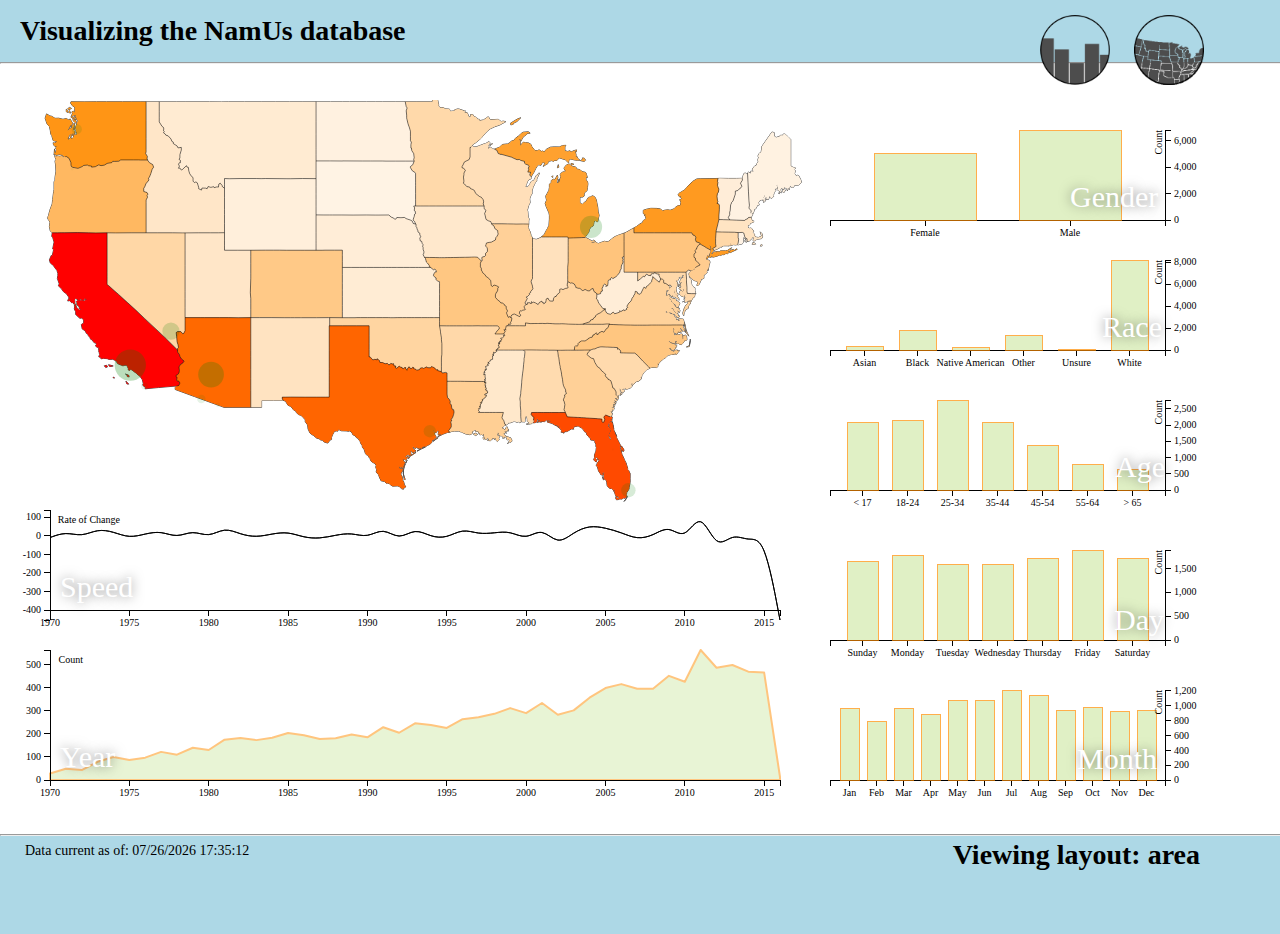
==== index.html @ 66db26d9 "Initial commit" ====
<!DOCTYPE html>
<!--
To change this license header, choose License Headers in Project Properties.
To change this template file, choose Tools | Templates
and open the template in the editor.
-->
<html>
    <head>
        <title>Visualizing the NamUs database</title>
        <meta charset="UTF-8">
        <meta name="viewport" content="width=device-width, initial-scale=1.0">
    </head>
    <body>
        <script>
            window.location.replace('area.html');
            
        </script>
    </body>
</html>
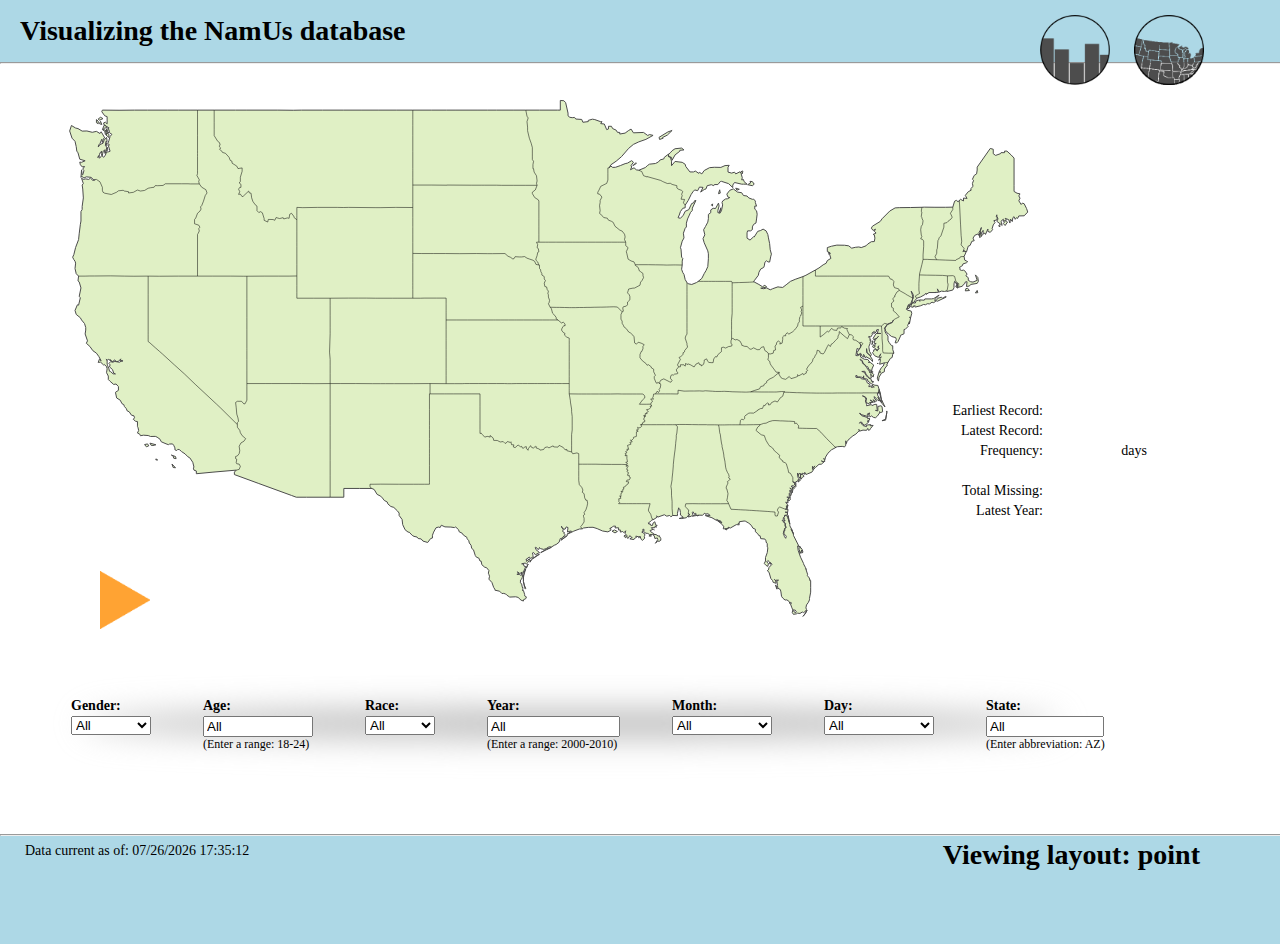
==== commit a37828a2: "update" ====
--- a/index.html
+++ b/index.html
@@ -12,7 +12,7 @@
     </head>
     <body>
         <script>
-            window.location.replace('area.html');
+            window.location.replace('point.html');
             
         </script>
     </body>
